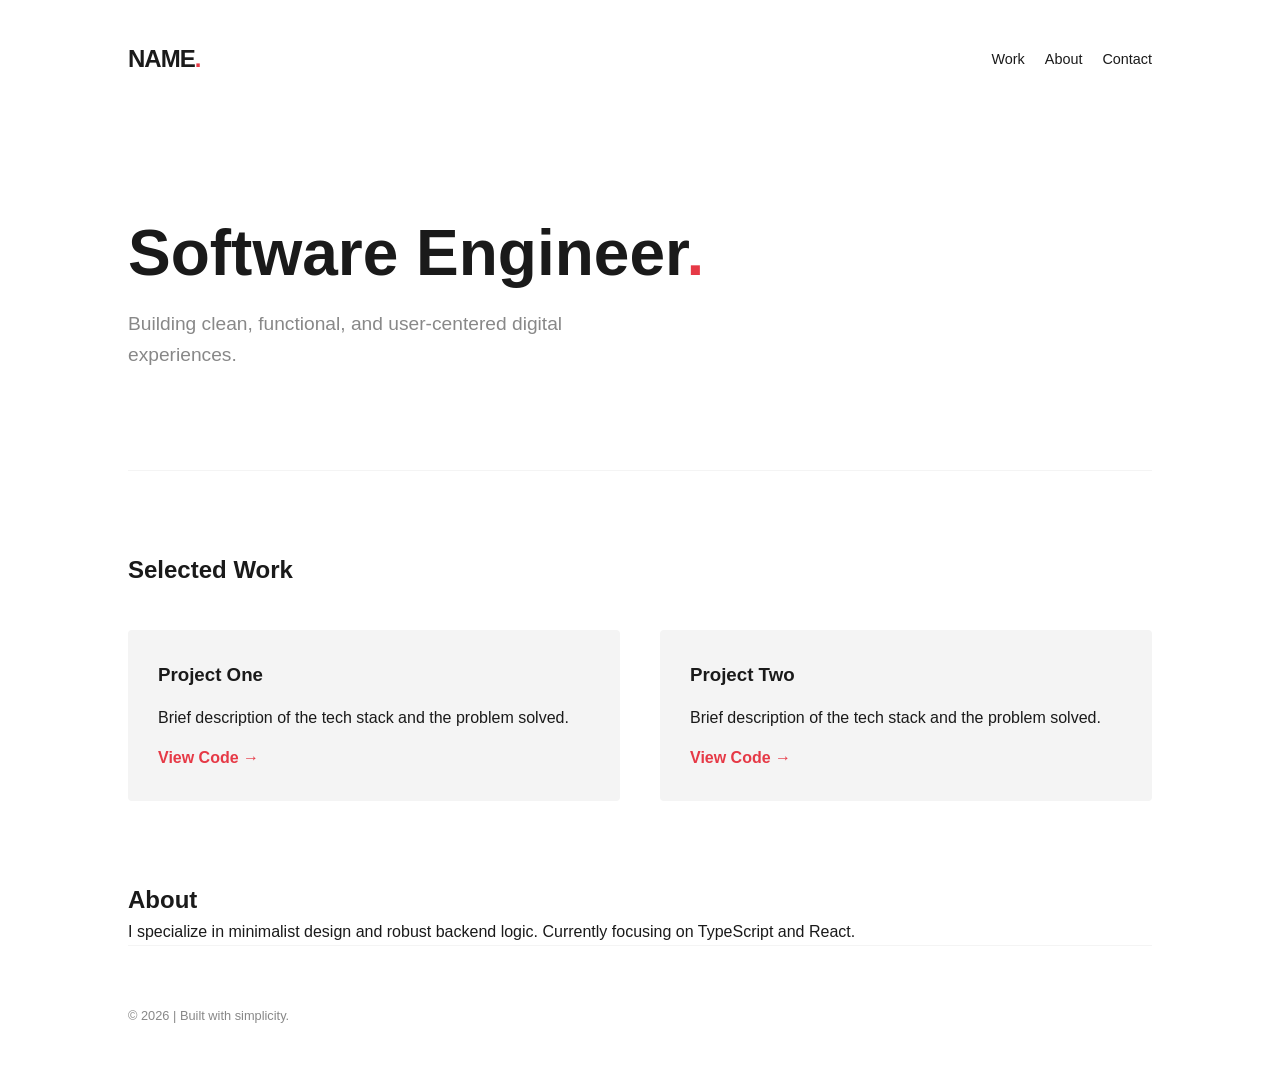
==== index.html @ 45d2d1bf "Added Files" ====
<!DOCTYPE html>
<html lang="en">
<head>
    <meta charset="UTF-8">
    <meta name="viewport" content="width=device-width, initial-scale=1.0">
    <title>Developer Portfolio</title>
    <link rel="stylesheet" href="style.css">
</head>
<body>

    <header>
        <nav>
            <div class="logo">NAME<span>.</span></div>
            <ul>
                <li><a href="#projects">Work</a></li>
                <li><a href="#about">About</a></li>
                <li><a href="mailto:your@email.com" class="cta">Contact</a></li>
            </ul>
        </nav>
    </header>

    <main>
        <section id="hero">
            <h1>Software Engineer<span>.</span></h1>
            <p>Building clean, functional, and user-centered digital experiences.</p>
        </section>

        <section id="projects">
            <h2>Selected Work</h2>
            <div class="project-grid">
                <div class="project-card">
                    <h3>Project One</h3>
                    <p>Brief description of the tech stack and the problem solved.</p>
                    <a href="#">View Code &rarr;</a>
                </div>
                <div class="project-card">
                    <h3>Project Two</h3>
                    <p>Brief description of the tech stack and the problem solved.</p>
                    <a href="#">View Code &rarr;</a>
                </div>
            </div>
        </section>

        <section id="about">
            <h2>About</h2>
            <p>I specialize in minimalist design and robust backend logic. Currently focusing on TypeScript and React.</p>
        </section>
    </main>

    <footer>
        <p>&copy; 2026 | Built with simplicity.</p>
    </footer>

</body>
</html>
---- style.css ----
/* Color Palette & Variables */
:root {
    --bg-white: #ffffff;
    --text-black: #1a1a1a;
    --grey-light: #f4f4f4;
    --grey-medium: #888888;
    --accent-red: #e63946;
}

* {
    margin: 0;
    padding: 0;
    box-sizing: border-box;
}

body {
    font-family: 'Inter', -apple-system, BlinkMacSystemFont, sans-serif;
    background-color: var(--bg-white);
    color: var(--text-black);
    line-height: 1.6;
    padding: 0 10%;
}

/* Header & Nav */
nav {
    display: flex;
    justify-content: space-between;
    align-items: center;
    padding: 40px 0;
}

.logo {
    font-weight: 800;
    font-size: 1.5rem;
    letter-spacing: -1px;
}

.logo span, h1 span { color: var(--accent-red); }

nav ul { display: flex; list-style: none; }

nav ul li { margin-left: 20px; }

nav a {
    text-decoration: none;
    color: var(--text-black);
    font-size: 0.9rem;
    font-weight: 500;
    transition: color 0.3s;
}

nav a:hover { color: var(--accent-red); }

/* Hero Section */
#hero { padding: 100px 0; }

h1 { font-size: 4rem; line-height: 1.1; margin-bottom: 20px; }

#hero p { font-size: 1.2rem; color: var(--grey-medium); max-width: 500px; }

/* Projects */
#projects { padding: 80px 0; border-top: 1px solid var(--grey-light); }

.project-grid {
    display: grid;
    grid-template-columns: repeat(auto-fit, minmax(300px, 1fr));
    gap: 40px;
    margin-top: 40px;
}

.project-card {
    padding: 30px;
    background: var(--grey-light);
    border-radius: 4px;
    transition: transform 0.2s;
}

.project-card:hover { transform: translateY(-5px); }

.project-card h3 { margin-bottom: 15px; }

.project-card a {
    color: var(--accent-red);
    text-decoration: none;
    font-weight: bold;
    display: inline-block;
    margin-top: 15px;
}

/* Footer */
footer {
    padding: 60px 0;
    font-size: 0.8rem;
    color: var(--grey-medium);
    border-top: 1px solid var(--grey-light);
}
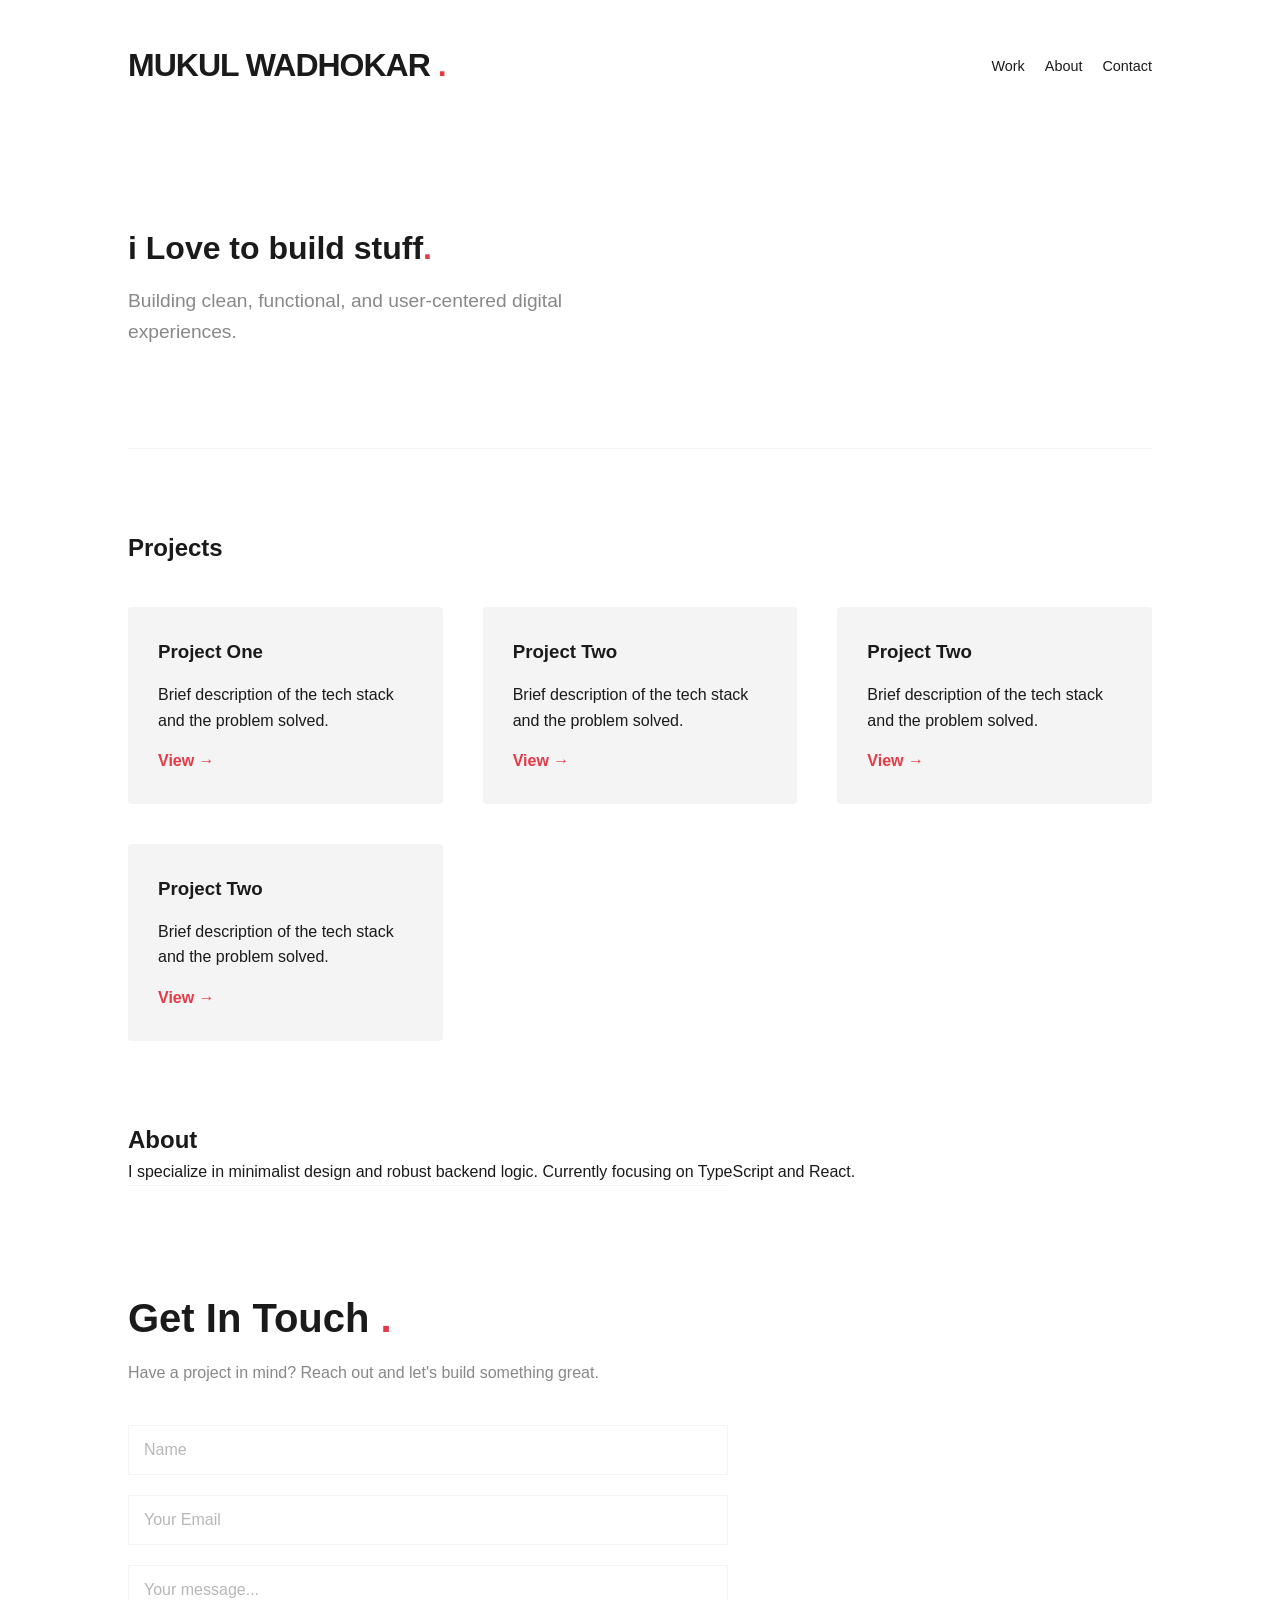
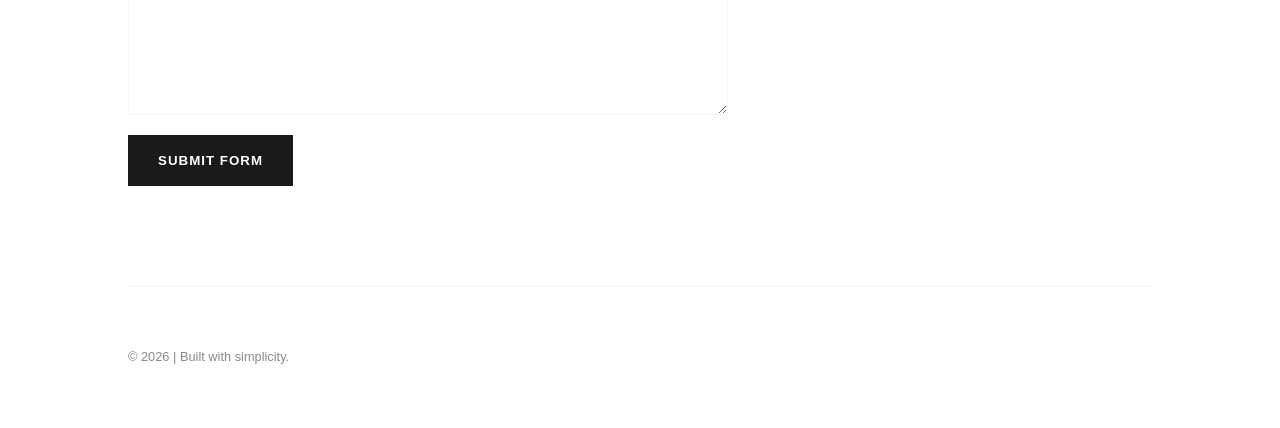
==== commit e7971228: "Added form" ====
--- a/index.html
+++ b/index.html
@@ -10,33 +10,43 @@
 
     <header>
         <nav>
-            <div class="logo">NAME<span>.</span></div>
+            <div class="logo">MUKUL WADHOKAR<span> .</span></div>
             <ul>
                 <li><a href="#projects">Work</a></li>
                 <li><a href="#about">About</a></li>
-                <li><a href="mailto:your@email.com" class="cta">Contact</a></li>
+                <li><a href="mailto:mukul.wadhokar@s2023.tu-chemnitz.de" class="cta">Contact</a></li>
             </ul>
         </nav>
     </header>
 
     <main>
         <section id="hero">
-            <h1>Software Engineer<span>.</span></h1>
+            <h1>i Love to build stuff<span>.</span></h1>
             <p>Building clean, functional, and user-centered digital experiences.</p>
         </section>
 
         <section id="projects">
-            <h2>Selected Work</h2>
+            <h2>Projects</h2>
             <div class="project-grid">
                 <div class="project-card">
                     <h3>Project One</h3>
                     <p>Brief description of the tech stack and the problem solved.</p>
-                    <a href="#">View Code &rarr;</a>
+                    <a href="#">View &rarr;</a>
                 </div>
                 <div class="project-card">
                     <h3>Project Two</h3>
                     <p>Brief description of the tech stack and the problem solved.</p>
-                    <a href="#">View Code &rarr;</a>
+                    <a href="#">View &rarr;</a>
+                </div>
+                <div class="project-card">
+                    <h3>Project Two</h3>
+                    <p>Brief description of the tech stack and the problem solved.</p>
+                    <a href="#">View &rarr;</a>
+                </div>
+                <div class="project-card">
+                    <h3>Project Two</h3>
+                    <p>Brief description of the tech stack and the problem solved.</p>
+                    <a href="#">View &rarr;</a>
                 </div>
             </div>
         </section>
@@ -45,6 +55,31 @@
             <h2>About</h2>
             <p>I specialize in minimalist design and robust backend logic. Currently focusing on TypeScript and React.</p>
         </section>
+
+  <section id="contact">
+    <h2>Get In Touch<span class="dot"> .</span></h2>
+    <p>Have a project in mind? Reach out and let's build something great.</p>
+    
+    <form action="https://api.web3forms.com/submit" method="POST">
+
+    <!-- Replace with your Access Key -->
+    <input type="hidden" name="access_key" value="b9bb2885-b272-4b29-8e40-8f06f4ce23bb">
+
+    <!-- Form Inputs. Each input must have a name="" attribute -->
+    <input type="text" name="name" placeholder="Name" required>
+    <input type="email" name="email" placeholder="Your Email" required>
+    <textarea name="message" placeholder="Your message..." required></textarea>
+
+    <!-- Honeypot Spam Protection -->
+    <input type="checkbox" name="botcheck" class="hidden" style="display: none;">
+
+    <!-- Custom Confirmation / Success Page -->
+    <!-- <input type="hidden" name="redirect" value="https://mywebsite.com/thanks.html"> -->
+
+    <button type="submit">Submit Form</button>
+
+</form>
+</section>
     </main>
 
     <footer>
--- a/style.css
+++ b/style.css
@@ -31,7 +31,7 @@
 
 .logo {
     font-weight: 800;
-    font-size: 1.5rem;
+    font-size: 2rem;
     letter-spacing: -1px;
 }
 
@@ -54,7 +54,7 @@
 /* Hero Section */
 #hero { padding: 100px 0; }
 
-h1 { font-size: 4rem; line-height: 1.1; margin-bottom: 20px; }
+h1 { font-size: 2rem; line-height: 1.1; margin-bottom: 20px; }
 
 #hero p { font-size: 1.2rem; color: var(--grey-medium); max-width: 500px; }
 
@@ -93,4 +93,85 @@
     font-size: 0.8rem;
     color: var(--grey-medium);
     border-top: 1px solid var(--grey-light);
+}
+/* Contact Section Layout */
+#contact {
+    padding: 100px 0;
+    border-top: 1px solid var(--grey-light);
+    max-width: 600px; /* Centers the form and keeps it readable */
+}
+
+#contact h2 {
+    font-size: 2.5rem;
+    margin-bottom: 10px;
+}
+
+#contact p {
+    color: var(--grey-medium);
+    margin-bottom: 40px;
+}
+
+/* Form Element Styling */
+#contact form {
+    display: flex;
+    flex-direction: column;
+    gap: 20px; /* Spacing between inputs */
+}
+
+/* Targets all text inputs and the message box */
+#contact input[type="text"],
+#contact input[type="email"],
+#contact textarea {
+    width: 100%;
+    padding: 15px;
+    border: 1px solid var(--grey-light); /* Light grey border */
+    background-color: var(--bg-white);
+    font-family: inherit;
+    font-size: 1rem;
+    outline: none;
+    transition: all 0.3s ease;
+}
+
+/* Subtle placeholder color */
+#contact input::placeholder,
+#contact textarea::placeholder {
+    color: var(--grey-medium);
+    opacity: 0.6;
+}
+
+/* Red accent border when user clicks into a field */
+#contact input:focus,
+#contact textarea:focus {
+    border-color: var(--accent-red);
+    box-shadow: 0 0 5px rgba(230, 57, 70, 0.1); /* Very soft red glow */
+}
+
+/* Textarea height */
+#contact textarea {
+    min-height: 150px;
+    resize: vertical; /* Allows user to grow the box vertically only */
+}
+
+/* Submit Button Styling */
+#contact button[type="submit"] {
+    background-color: var(--text-black);
+    color: var(--bg-white);
+    padding: 18px 30px;
+    border: none;
+    font-weight: 700;
+    text-transform: uppercase;
+    letter-spacing: 1px;
+    cursor: pointer;
+    align-self: flex-start; /* Keeps button from stretching full width */
+    transition: background-color 0.3s ease;
+}
+
+/* Hover state turns the button Red */
+#contact button[type="submit"]:hover {
+    background-color: var(--accent-red);
+}
+
+/* Now, anything with the class "dot" will be red, regardless of where it is */
+.dot {
+    color: var(--accent-red);
 }
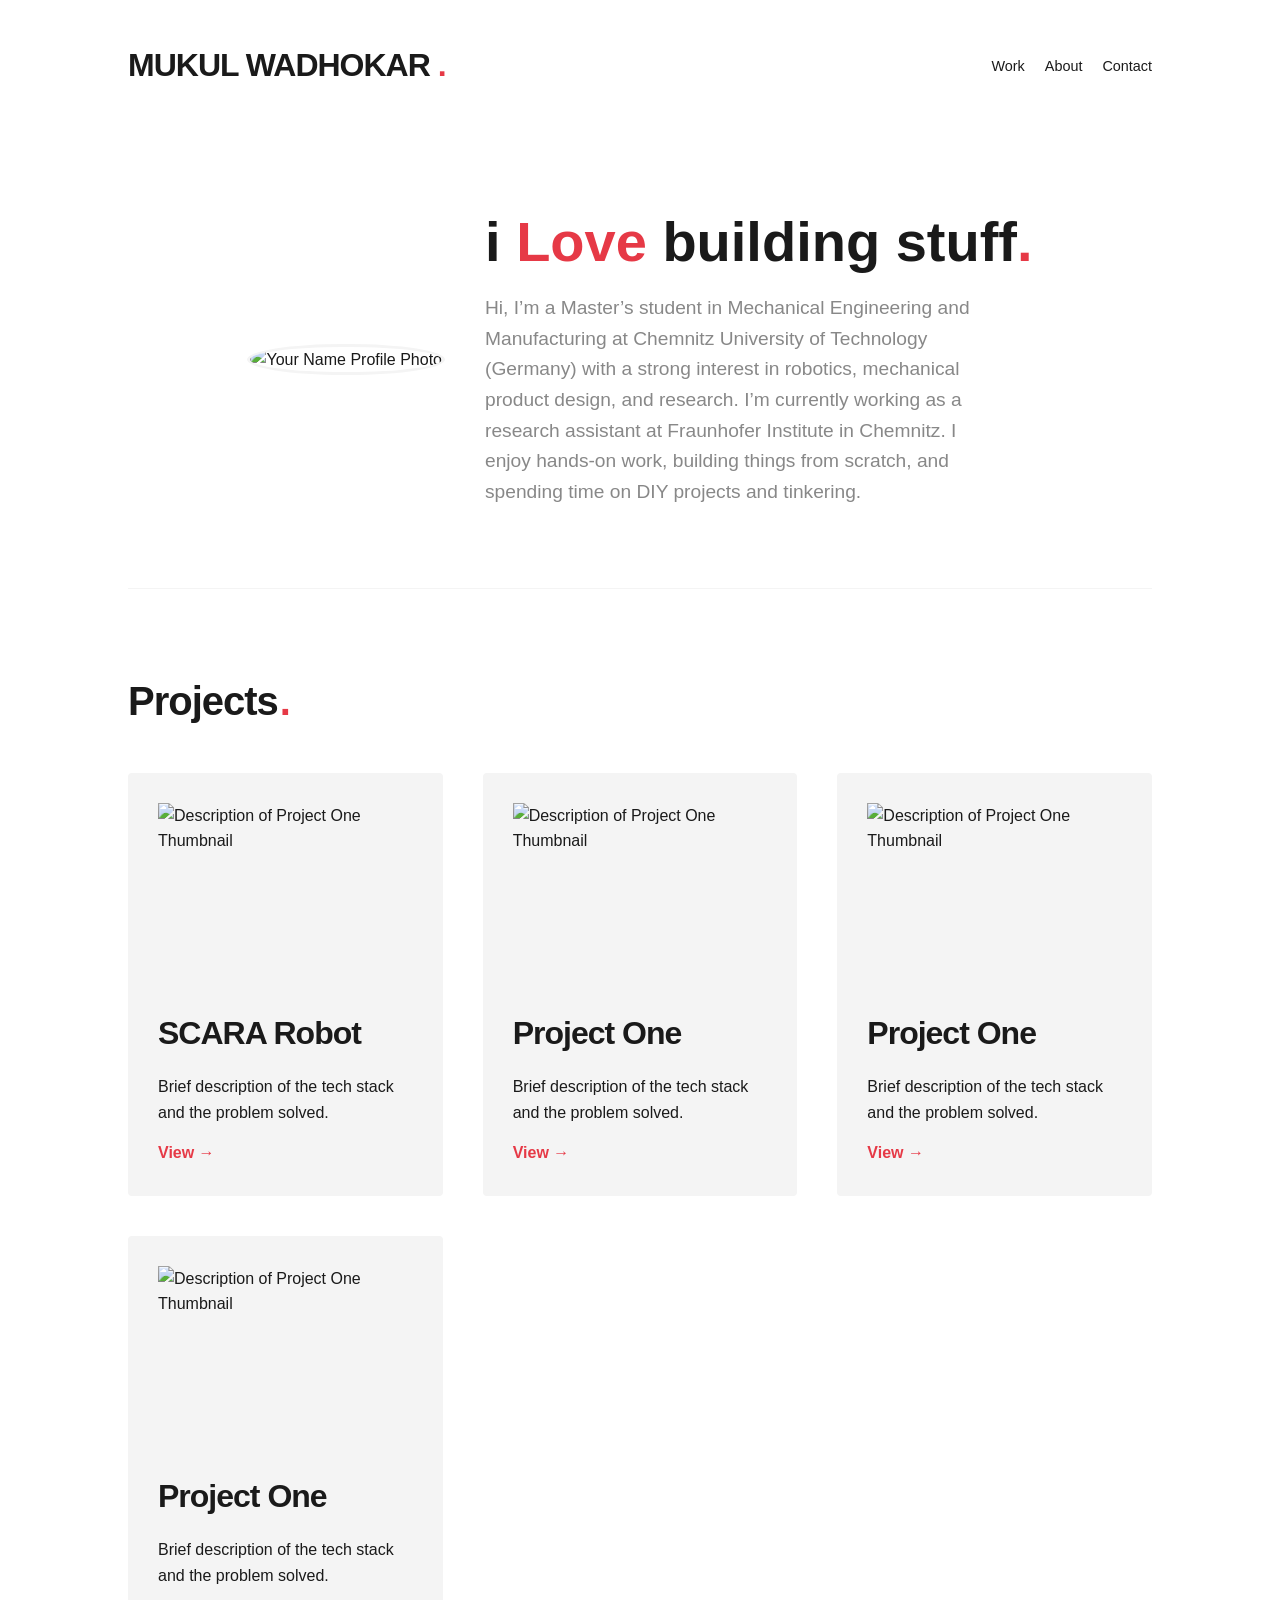
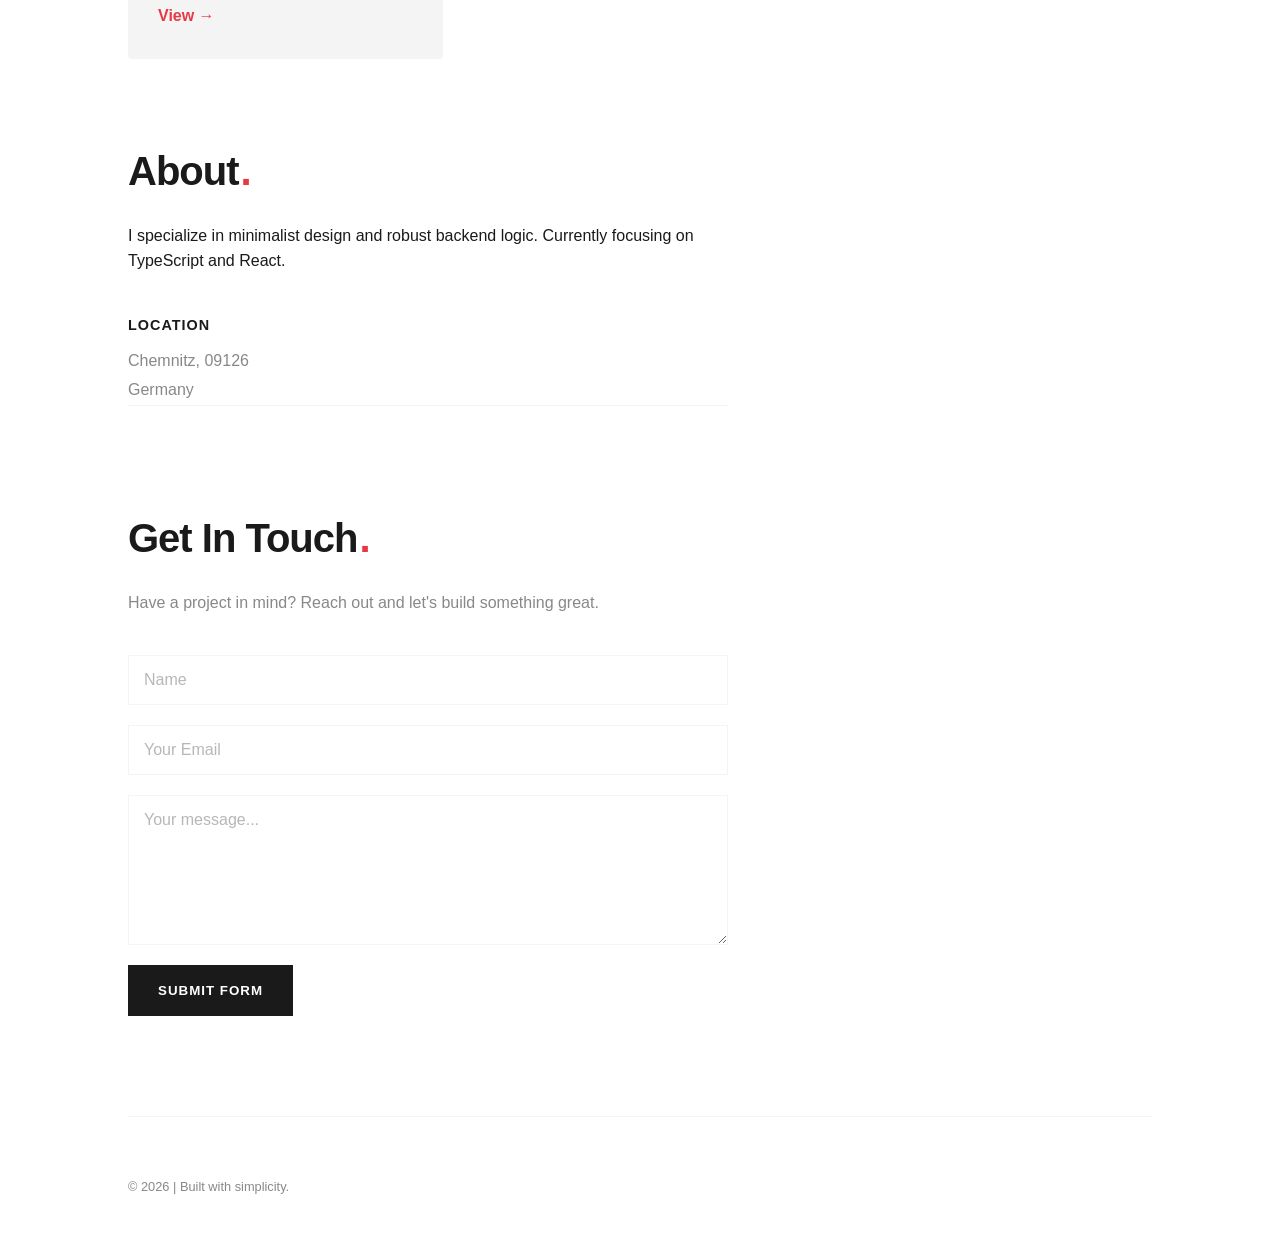
==== commit ef748883: "Project page added" ====
--- a/index.html
+++ b/index.html
@@ -14,72 +14,114 @@
             <ul>
                 <li><a href="#projects">Work</a></li>
                 <li><a href="#about">About</a></li>
-                <li><a href="mailto:mukul.wadhokar@s2023.tu-chemnitz.de" class="cta">Contact</a></li>
+                <li><a href="#contact" class="cta">Contact</a></li>
             </ul>
         </nav>
     </header>
 
     <main>
         <section id="hero">
-            <h1>i Love to build stuff<span>.</span></h1>
-            <p>Building clean, functional, and user-centered digital experiences.</p>
-        </section>
+            <div class="hero-container">
+                <div class="hero-image">
+                    <img src="images/Mukul_SQ.jpg" alt="Your Name Profile Photo">
+                </div>
 
-        <section id="projects">
-            <h2>Projects</h2>
-            <div class="project-grid">
-                <div class="project-card">
-                    <h3>Project One</h3>
-                    <p>Brief description of the tech stack and the problem solved.</p>
-                    <a href="#">View &rarr;</a>
-                </div>
-                <div class="project-card">
-                    <h3>Project Two</h3>
-                    <p>Brief description of the tech stack and the problem solved.</p>
-                    <a href="#">View &rarr;</a>
-                </div>
-                <div class="project-card">
-                    <h3>Project Two</h3>
-                    <p>Brief description of the tech stack and the problem solved.</p>
-                    <a href="#">View &rarr;</a>
-                </div>
-                <div class="project-card">
-                    <h3>Project Two</h3>
-                    <p>Brief description of the tech stack and the problem solved.</p>
-                    <a href="#">View &rarr;</a>
+                <div class="hero-text">
+                    <h1>i <span>Love</span> building stuff<span>.</span></h1>
+                    <p>
+                        Hi, I’m a Master’s student in Mechanical Engineering and Manufacturing at Chemnitz University of Technology (Germany) with a strong interest in robotics, mechanical product design, and research. I’m currently working as a research assistant at Fraunhofer Institute in Chemnitz.
+                        I enjoy hands-on work, building things from scratch, and spending time on DIY projects and tinkering.
+                    </p>
                 </div>
             </div>
         </section>
 
+        <section id="projects">
+            <h2>Projects<span>.</span></h2>
+            <div class="project-grid">
+        
+                <div class="project-card">
+                    <div class="card-thumb">
+                        <img src="Project1/scara1.png" alt="Description of Project One Thumbnail">
+                    </div>
+                    
+                    <h3>SCARA Robot</h3>
+                    <p>Brief description of the tech stack and the problem solved.</p>
+                    <a href="Project1/project1.html" target="_blank" rel="noopener noreferrer">View &rarr;</a>
+                </div>
+
+                <div class="project-card">
+                    <div class="card-thumb">
+                        <img src="images/image1.jpg" alt="Description of Project One Thumbnail">
+                    </div>
+                    
+                    <h3>Project One</h3>
+                    <p>Brief description of the tech stack and the problem solved.</p>
+                    <a href="Project1/project1.html" target="_blank" rel="noopener noreferrer">View &rarr;</a>
+                </div>
+
+                <div class="project-card">
+                    <div class="card-thumb">
+                        <img src="images/image1.jpg" alt="Description of Project One Thumbnail">
+                    </div>
+                    
+                    <h3>Project One</h3>
+                    <p>Brief description of the tech stack and the problem solved.</p>
+                    <a href="Project1/project1.html" target="_blank" rel="noopener noreferrer">View &rarr;</a>
+                </div>
+
+                <div class="project-card">
+                    <div class="card-thumb">
+                        <img src="images/image1.jpg" alt="Description of Project One Thumbnail">
+                    </div>
+                    
+                    <h3>Project One</h3>
+                    <p>Brief description of the tech stack and the problem solved.</p>
+                    <a href="Project1/project1.html" target="_blank" rel="noopener noreferrer">View &rarr;</a>
+                </div>
+                
+                
+
+                
+            </div>
+        </section>
         <section id="about">
-            <h2>About</h2>
-            <p>I specialize in minimalist design and robust backend logic. Currently focusing on TypeScript and React.</p>
+            <h2>About<span>.</span></h2>
+            <p class="bio">I specialize in minimalist design and robust backend logic. Currently focusing on TypeScript and React.</p>
+            
+            <div class="address-container">
+                <h3>Location</h3>
+                <address>
+                    Chemnitz, 09126<br>
+                    Germany
+                </address>
+            </div>
         </section>
 
-  <section id="contact">
-    <h2>Get In Touch<span class="dot"> .</span></h2>
-    <p>Have a project in mind? Reach out and let's build something great.</p>
-    
-    <form action="https://api.web3forms.com/submit" method="POST">
+        <section id="contact">
+            <h2>Get In Touch<span class="dot"> .</span></h2>
+            <p>Have a project in mind? Reach out and let's build something great.</p>
+            
+            <form action="https://api.web3forms.com/submit" method="POST">
 
-    <!-- Replace with your Access Key -->
-    <input type="hidden" name="access_key" value="b9bb2885-b272-4b29-8e40-8f06f4ce23bb">
+            <!-- Replace with your Access Key -->
+            <input type="hidden" name="access_key" value="b9bb2885-b272-4b29-8e40-8f06f4ce23bb">
 
-    <!-- Form Inputs. Each input must have a name="" attribute -->
-    <input type="text" name="name" placeholder="Name" required>
-    <input type="email" name="email" placeholder="Your Email" required>
-    <textarea name="message" placeholder="Your message..." required></textarea>
+            <!-- Form Inputs. Each input must have a name="" attribute -->
+            <input type="text" name="name" placeholder="Name" required>
+            <input type="email" name="email" placeholder="Your Email" required>
+            <textarea name="message" placeholder="Your message..." required></textarea>
 
-    <!-- Honeypot Spam Protection -->
-    <input type="checkbox" name="botcheck" class="hidden" style="display: none;">
+            <!-- Honeypot Spam Protection -->
+            <input type="checkbox" name="botcheck" class="hidden" style="display: none;">
 
-    <!-- Custom Confirmation / Success Page -->
-    <!-- <input type="hidden" name="redirect" value="https://mywebsite.com/thanks.html"> -->
+            <!-- Custom Confirmation / Success Page -->
+            <!-- <input type="hidden" name="redirect" value="https://mywebsite.com/thanks.html"> -->
 
-    <button type="submit">Submit Form</button>
+            <button type="submit">Submit Form</button>
 
-</form>
-</section>
+        </form>
+        </section>
     </main>
 
     <footer>
--- a/style.css
+++ b/style.css
@@ -21,6 +21,35 @@
     padding: 0 10%;
 }
 
+/* Global Heading 2 Style */
+/* This ensures every section title looks the same across all pages */
+h2 {
+    font-size: 2.5rem;
+    font-weight: 800;
+    color: var(--text-black);
+    margin-bottom: 20px;
+    letter-spacing: -1px;
+    display: flex;
+    align-items: baseline;
+}
+
+h3 {
+    font-size: 2rem;
+    font-weight: 800;
+    color: var(--text-black);
+    margin-bottom: 20px;
+    letter-spacing: -1px;
+    display: flex;
+    align-items: baseline;
+}
+
+
+/* The Red Dot */
+h2 span {
+    color: var(--accent-red);
+    margin-left: 2px;
+}
+
 /* Header & Nav */
 nav {
     display: flex;
@@ -51,12 +80,54 @@
 
 nav a:hover { color: var(--accent-red); }
 
-/* Hero Section */
-#hero { padding: 100px 0; }
-
-h1 { font-size: 2rem; line-height: 1.1; margin-bottom: 20px; }
-
-#hero p { font-size: 1.2rem; color: var(--grey-medium); max-width: 500px; }
+
+/* Hero Layout */
+.hero-container {
+    display: flex;
+    justify-content: center;
+    align-items: center; /* Centers items vertically */
+    gap: 40px; /* Space between image and text */
+    padding: 80px 0;
+}
+
+/* Circle Profile Image - Similar to image_af2bbb.png */
+.hero-image img {
+    width: 180px;
+    height: 180px;
+    border-radius: 50%; /* Makes the image a circle */
+    object-fit: cover;
+    border: 3px solid var(--grey-light);
+}
+
+.hero-text h1 {
+    font-size: 3.5rem;
+    line-height: 1.1;
+    margin-bottom: 20px;
+    color: var(--text-black);
+}
+
+/* Targeted Red Accent */
+.hero-text h1 span {
+    color: var(--accent-red);
+}
+
+.hero-text p {
+    font-size: 1.2rem;
+    color: var(--grey-medium);
+    max-width: 500px;
+}
+
+/* Mobile Responsiveness */
+@media (max-width: 768px) {
+    .hero-container {
+        flex-direction: column; /* Stacks image on top of text for mobile */
+        text-align: center;
+    }
+    
+    .hero-text h1 {
+        font-size: 2.5rem;
+    }
+}
 
 /* Projects */
 #projects { padding: 80px 0; border-top: 1px solid var(--grey-light); }
@@ -68,6 +139,7 @@
     margin-top: 40px;
 }
 
+
 .project-card {
     padding: 30px;
     background: var(--grey-light);
@@ -87,6 +159,22 @@
     margin-top: 15px;
 }
 
+/* Container for the thumbnail to enforce aspect ratio and shape */
+.card-thumb {
+    width: 100%; /* Spans the width of the card */
+    height: 180px; /* Optional: Sets a fixed height for consistency */
+    overflow: hidden; /* Ensures any large image content is contained */
+    margin-bottom: 25px; /* Creates clean space above the heading, like in image_1.png */
+}
+
+/* Forces the image to fill the container nicely without stretching */
+.card-thumb img {
+    width: 100%;
+    height: 100%;
+    object-fit: cover; /* This is crucial: it crops the image to fill the container without distortion */
+    object-position: center; /* Keeps the center of the image visible */
+}
+
 /* Footer */
 footer {
     padding: 60px 0;
@@ -101,10 +189,10 @@
     max-width: 600px; /* Centers the form and keeps it readable */
 }
 
-#contact h2 {
+/* #contact h2 {
     font-size: 2.5rem;
     margin-bottom: 10px;
-}
+} */
 
 #contact p {
     color: var(--grey-medium);
@@ -171,7 +259,127 @@
     background-color: var(--accent-red);
 }
 
+
 /* Now, anything with the class "dot" will be red, regardless of where it is */
 .dot {
     color: var(--accent-red);
+}
+
+/* Space out the bio from the address */
+.bio {
+    margin-bottom: 40px;
+    max-width: 600px;
+}
+
+/* Style the address header to be subtle */
+#about h3 {
+    font-size: 0.9rem;
+    text-transform: uppercase;
+    letter-spacing: 1px;
+    margin-bottom: 10px;
+    color: var(--text-black);
+}
+
+/* Style the address text */
+address {
+    font-style: normal; /* Removes default italics */
+    color: var(--grey-medium);
+    line-height: 1.8; /* Creates nice vertical space between lines */
+}
+/*..........................projectPages..............................*/
+/* Project Detail Layout */
+.project-detail {
+    padding: 60px 0;
+}
+
+.featured-img {
+    width: 100%;
+    max-width: 600px; /* Limits the width so it doesn't get too giant on desktop */
+    aspect-ratio: 4 / 5; /* Forces the 4:5 shape */
+    object-fit: cover; /* Crops the image to fit the 4:5 box perfectly */
+    display: block;
+    margin: 40px auto; /* Centers the image and adds space */
+    border: 1px solid var(--grey-light);
+    background-color: var(--grey-light);
+}
+
+.content-block {
+    margin-bottom: 60px;
+    max-width: 800px;
+}
+
+.project-links {
+    display: flex;
+    align-items: center;
+    gap: 30px;
+    margin-top: 80px;
+}
+
+.back-link {
+    text-decoration: none;
+    color: var(--grey-medium);
+    font-weight: 600;
+    transition: color 0.3s;
+}
+
+.back-link:hover {
+    color: var(--accent-red);
+}
+
+/* .....................................................Media Section Styling................................................... */
+/* Media Section Styling */
+.project-media {
+    padding: 60px 0;
+    border-top: 1px solid var(--grey-light);
+    margin-top: 40px;
+}
+
+.media-grid {
+    display: grid;
+    /* Forces a 3-column layout on desktop */
+    grid-template-columns: repeat(3, 1fr);
+    gap: 30px; /* Generous spacing like the project cards */
+    margin-top: 30px;
+}
+
+.media-item a {
+    display: block;
+    cursor: zoom-in; /* Shows a magnifying glass or pointer */
+    overflow: hidden;
+    background-color: var(--grey-light);
+}
+
+.media-item {
+    width: 100%;
+    /* Subtle background like your main cards */
+    background: var(--grey-light); 
+    border-radius: 4px;
+    overflow: hidden;
+}
+
+.media-item img {
+    width: 100%;
+    aspect-ratio: 16 / 9; /* Shorter aspect ratio as requested */
+    object-fit: cover;
+    display: block;
+    transition: transform 0.3s ease, opacity 0.3s ease;
+}
+
+/* Hover effect: Subtle zoom and slight fade */
+.media-item img:hover {
+    transform: scale(1.05);
+    opacity: 0.9;
+}
+
+/* Responsiveness: Stack columns on smaller screens */
+@media (max-width: 900px) {
+    .media-grid {
+        grid-template-columns: repeat(2, 1fr);
+    }
+}
+
+@media (max-width: 600px) {
+    .media-grid {
+        grid-template-columns: 1fr;
+    }
 }
